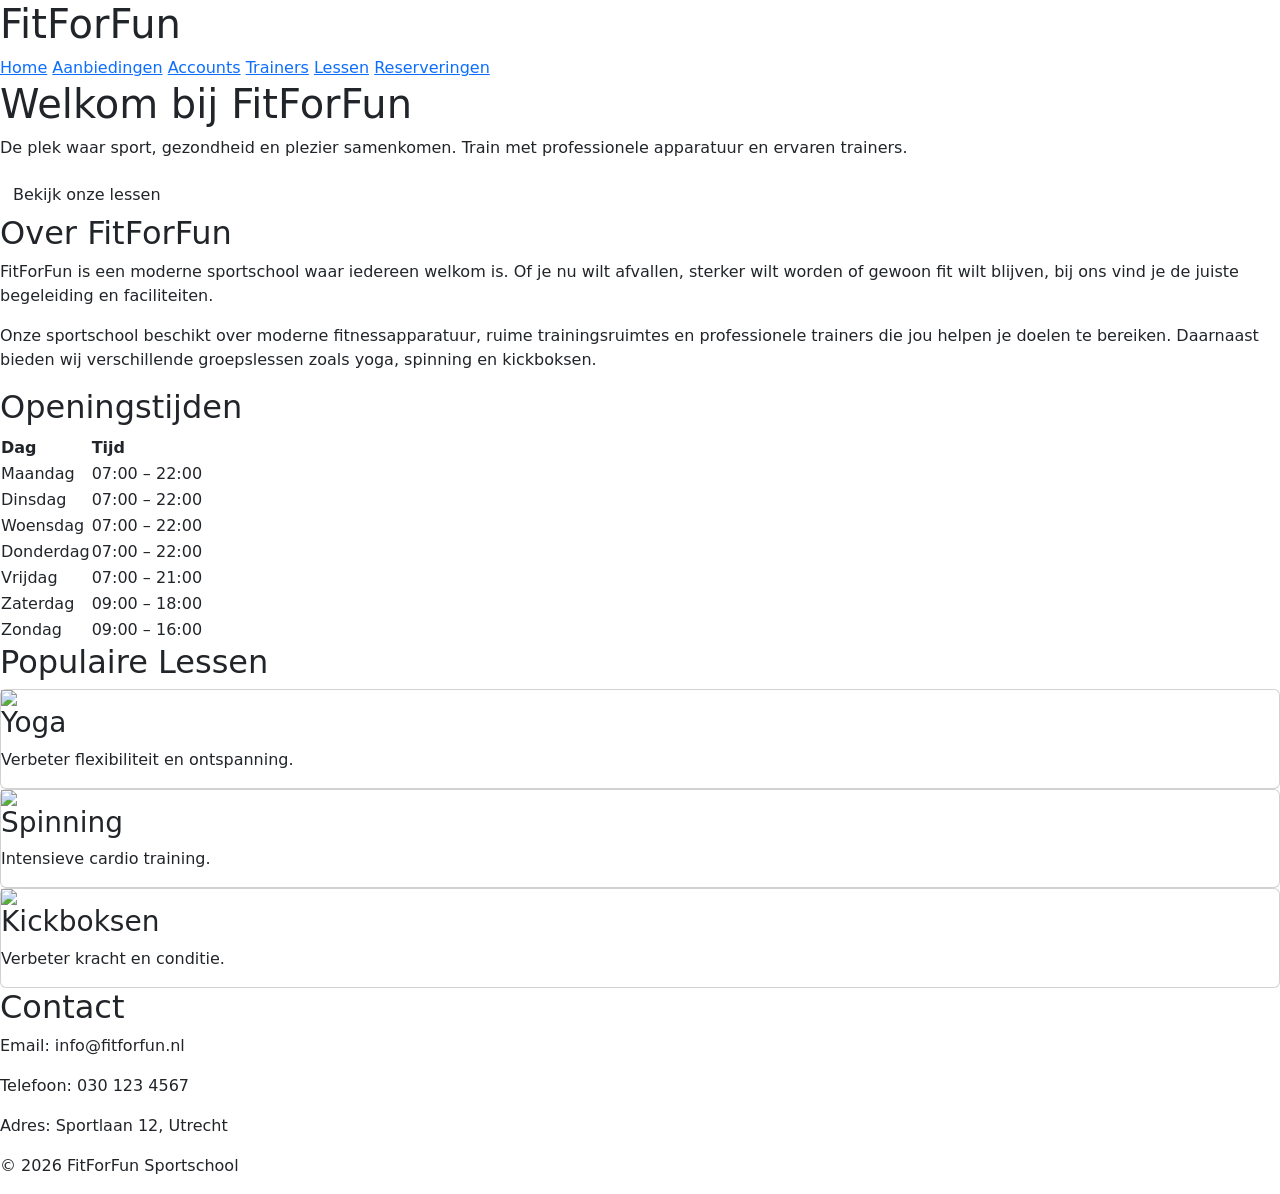
==== index.html @ 162d1115 "de home pagina is klaar" ====
<!DOCTYPE html>
<html lang="nl">

<head>

<meta charset="UTF-8">
<title>FitForFun Sportschool</title>

<link rel="stylesheet" href="style.css">
<link rel="stylesheet" href="script.js">
<link rel="icon" type="image/png" href="images/favicon.png">
<link href="https://cdn.jsdelivr.net/npm/bootstrap@5.3.2/dist/css/bootstrap.min.css" rel="stylesheet">

<link href="https://fonts.googleapis.com/css2?family=Poppins:wght@300;400;600;700&display=swap" rel="stylesheet">

</head>

<body>

<header>

<h1 class="logo">FitForFun</h1>

<nav>

<a href="index.html">Home</a>
<a href="aanbiedingen.html">Aanbiedingen</a>
<a href="account.html">Accounts</a>
<a href="trainers.html">Trainers</a>
<a href="lessen.html">Lessen</a>
<a href="reserveren.html">Reserveringen</a>


</nav>

</header>

<section class="hero">

<h1>Welkom bij FitForFun</h1>

<p>
De plek waar sport, gezondheid en plezier samenkomen.
Train met professionele apparatuur en ervaren trainers.
</p>

<a href="lessen.html" class="btn">Bekijk onze lessen</a>

</section>


<section class="about">

<h2>Over FitForFun</h2>

<p>
FitForFun is een moderne sportschool waar iedereen welkom is.
Of je nu wilt afvallen, sterker wilt worden of gewoon fit wilt blijven,
bij ons vind je de juiste begeleiding en faciliteiten.
</p>

<p>
Onze sportschool beschikt over moderne fitnessapparatuur,
ruime trainingsruimtes en professionele trainers die jou helpen
je doelen te bereiken. Daarnaast bieden wij verschillende
groepslessen zoals yoga, spinning en kickboksen.
</p>

</section>


<section class="openingstijden">

<h2>Openingstijden</h2>

<table>

<tr>
<th>Dag</th>
<th>Tijd</th>
</tr>

<tr>
<td>Maandag</td>
<td>07:00 – 22:00</td>
</tr>

<tr>
<td>Dinsdag</td>
<td>07:00 – 22:00</td>
</tr>

<tr>
<td>Woensdag</td>
<td>07:00 – 22:00</td>
</tr>

<tr>
<td>Donderdag</td>
<td>07:00 – 22:00</td>
</tr>

<tr>
<td>Vrijdag</td>
<td>07:00 – 21:00</td>
</tr>

<tr>
<td>Zaterdag</td>
<td>09:00 – 18:00</td>
</tr>

<tr>
<td>Zondag</td>
<td>09:00 – 16:00</td>
</tr>

</table>

</section>


<section class="lessen-preview">

<h2>Populaire Lessen</h2>

<div class="cards">

<div class="card">

<img src="images/yoga.jpg">

<h3>Yoga</h3>

<p>Verbeter flexibiliteit en ontspanning.</p>

</div>

<div class="card">

<img src="images/spinning.jpg">

<h3>Spinning</h3>

<p>Intensieve cardio training.</p>

</div>

<div class="card">

<img src="images/kickbox.jpg">

<h3>Kickboksen</h3>

<p>Verbeter kracht en conditie.</p>

</div>

</div>

</section>


<section class="contact">

<h2>Contact</h2>

<p>Email: info@fitforfun.nl</p>

<p>Telefoon: 030 123 4567</p>

<p>Adres: Sportlaan 12, Utrecht</p>

</section>


<footer>

<p>© 2026 FitForFun Sportschool</p>

</footer>

</body>

</html>
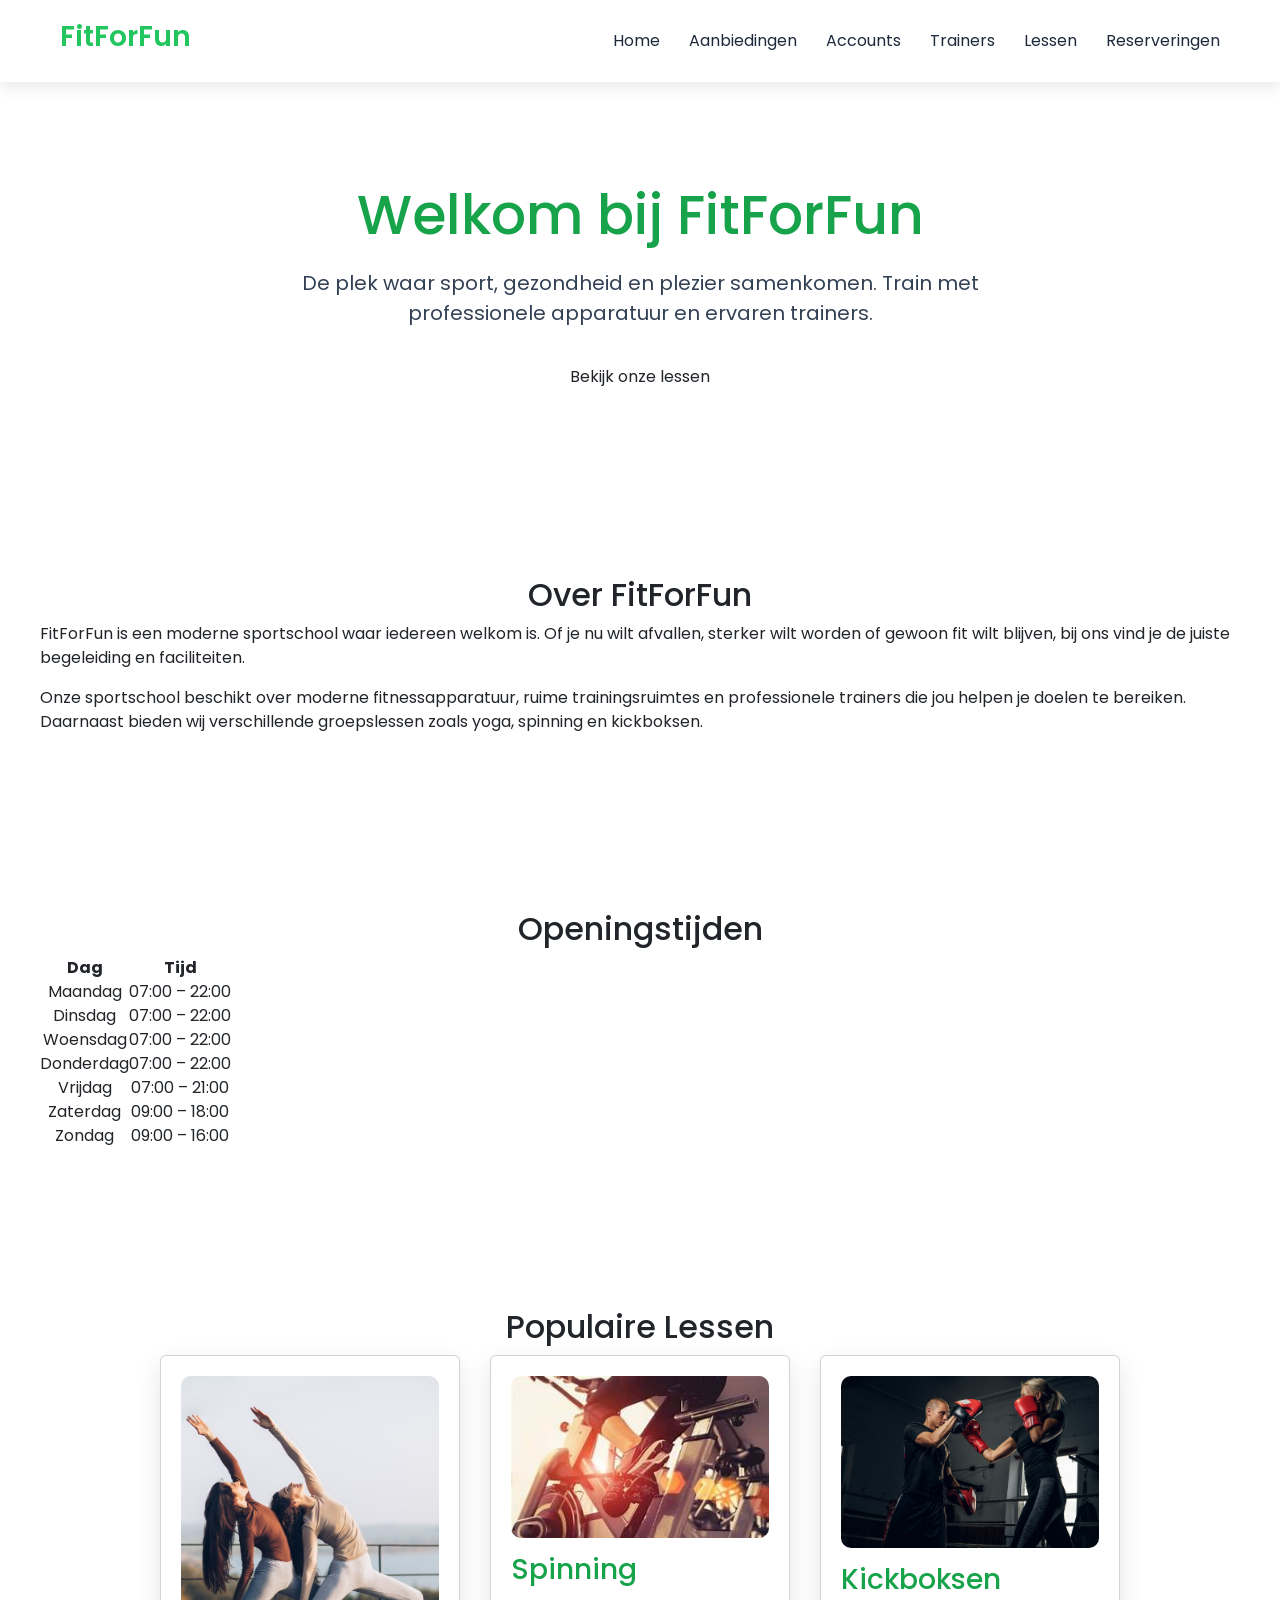
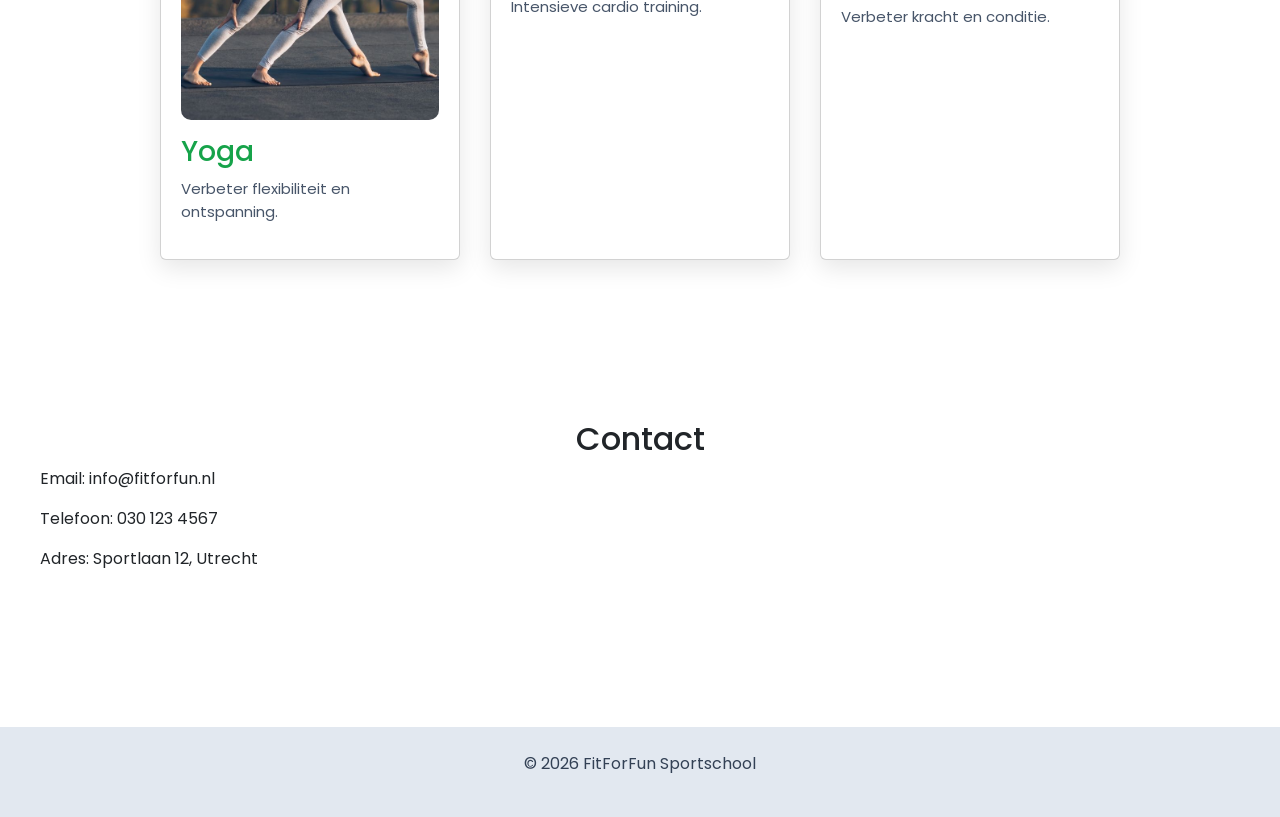
==== commit 8cfb7f29: "Fix formatting issues in index.html" ====
--- a/index.html
+++ b/index.html
@@ -5,7 +5,6 @@
 
 <meta charset="UTF-8">
 <title>FitForFun Sportschool</title>
-
 <link rel="stylesheet" href="style.css">
 <link rel="stylesheet" href="script.js">
 <link rel="icon" type="image/png" href="images/favicon.png">
@@ -182,4 +181,4 @@
 
 </body>
 
-</html>+</html>
--- a/style.css
+++ b/style.css
@@ -0,0 +1,283 @@
+/* GOOGLE FONT */
+@import url('https://fonts.googleapis.com/css2?family=Poppins:wght@300;400;500;600&display=swap');
+
+/* RESET */
+
+*{
+margin:0;
+padding:0;
+box-sizing:border-box;
+font-family:'Poppins', sans-serif;
+}
+
+/* BODY */
+
+body{
+background:#f1f5f9;
+color:#1e293b;
+line-height:1.6;
+min-height:100vh;
+}
+
+/* HEADER */
+
+header{
+display:flex;
+justify-content:space-between;
+align-items:center;
+padding:20px 60px;
+background:white;
+box-shadow:0 4px 15px rgba(0,0,0,0.1);
+position:sticky;
+top:0;
+z-index:100;
+}
+
+.logo{
+font-size:28px;
+font-weight:600;
+color:#22c55e;
+}
+
+/* NAVIGATION */
+
+nav a{
+color:#1e293b;
+text-decoration:none;
+margin-left:25px;
+font-size:16px;
+position:relative;
+transition:0.3s;
+}
+
+nav a:hover{
+color:#22c55e;
+}
+
+nav a::after{
+content:"";
+position:absolute;
+width:0%;
+height:2px;
+background:#22c55e;
+left:0;
+bottom:-5px;
+transition:0.3s;
+}
+
+nav a:hover::after{
+width:100%;
+}
+
+/* HERO */
+
+.hero{
+text-align:center;
+padding:100px 20px;
+}
+
+.hero h1{
+font-size:55px;
+margin-bottom:20px;
+color:#16a34a;
+}
+
+.hero p{
+max-width:750px;
+margin:auto;
+font-size:20px;
+margin-bottom:30px;
+color:#334155;
+}
+
+.hero img{
+width:85%;
+max-width:950px;
+border-radius:12px;
+margin-top:30px;
+box-shadow:0 10px 30px rgba(0,0,0,0.2);
+}
+
+/* SECTIONS */
+
+section{
+padding:80px 40px;
+}
+
+/* TITLES */
+
+h1{
+font-size:42px;
+margin-bottom:30px;
+text-align:center;
+}
+
+h2{
+color:#16a34a;
+margin-bottom:20px;
+text-align:center;
+}
+
+/* INFO TEXT */
+
+.info{
+max-width:900px;
+margin:auto;
+text-align:center;
+}
+
+.info p{
+margin-bottom:15px;
+font-size:18px;
+color:#334155;
+}
+
+/* OPENINGSTIJDEN */
+
+.openingstijden{
+text-align:center;
+}
+
+.openingstijden ul{
+list-style:none;
+}
+
+.openingstijden li{
+margin:10px;
+font-size:18px;
+color:#334155;
+}
+
+/* CARDS */
+
+.cards{
+display:flex;
+justify-content:center;
+flex-wrap:wrap;
+gap:30px;
+}
+
+.card{
+background:white;
+width:300px;
+padding:20px;
+border-radius:12px;
+box-shadow:0 8px 25px rgba(0,0,0,0.1);
+transition:0.3s;
+}
+
+.card:hover{
+transform:translateY(-10px);
+box-shadow:0 15px 40px rgba(0,0,0,0.15);
+}
+
+.card img{
+width:100%;
+border-radius:10px;
+margin-bottom:15px;
+}
+
+.card h3{
+color:#16a34a;
+margin-bottom:10px;
+}
+
+.card p{
+color:#475569;
+font-size:15px;
+}
+
+/* FORM */
+
+.form{
+max-width:500px;
+margin:auto;
+background:white;
+padding:40px;
+border-radius:12px;
+box-shadow:0 10px 30px rgba(0,0,0,0.1);
+}
+
+.form h1{
+margin-bottom:25px;
+}
+
+form{
+display:flex;
+flex-direction:column;
+}
+
+form label{
+margin-top:10px;
+margin-bottom:5px;
+}
+
+form input,
+form select{
+padding:12px;
+border:1px solid #cbd5e1;
+border-radius:6px;
+margin-bottom:10px;
+}
+
+form input:focus,
+form select:focus{
+outline:2px solid #22c55e;
+}
+
+/* BUTTON */
+
+button{
+padding:12px;
+border:none;
+border-radius:6px;
+background:#22c55e;
+color:white;
+font-size:16px;
+cursor:pointer;
+margin-top:10px;
+transition:0.3s;
+}
+
+button:hover{
+background:#16a34a;
+transform:scale(1.05);
+}
+
+/* FOOTER */
+
+footer{
+background:#e2e8f0;
+text-align:center;
+padding:25px;
+margin-top:60px;
+color:#334155;
+}
+
+/* RESPONSIVE */
+
+@media(max-width:900px){
+
+header{
+flex-direction:column;
+text-align:center;
+}
+
+nav{
+margin-top:15px;
+}
+
+.hero h1{
+font-size:38px;
+}
+
+.cards{
+flex-direction:column;
+align-items:center;
+}
+
+.hero img{
+width:95%;
+}
+
+}
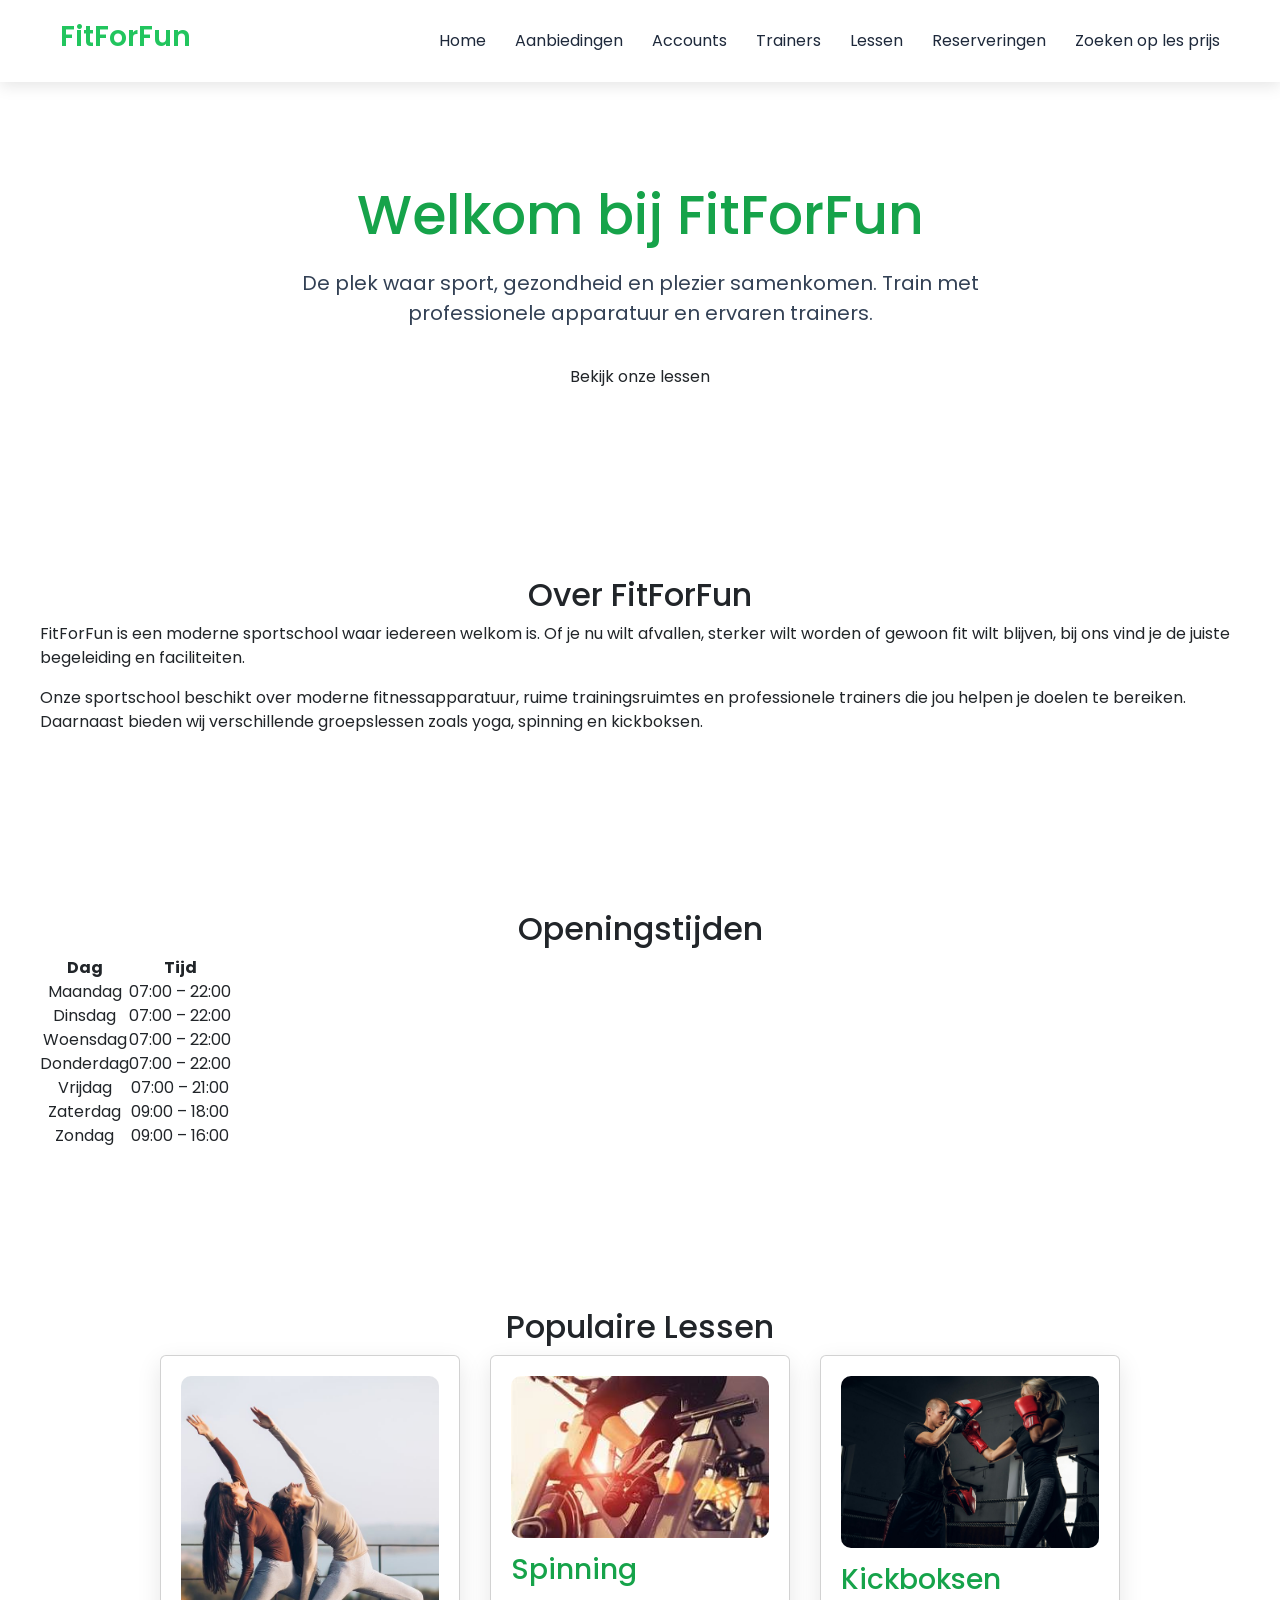
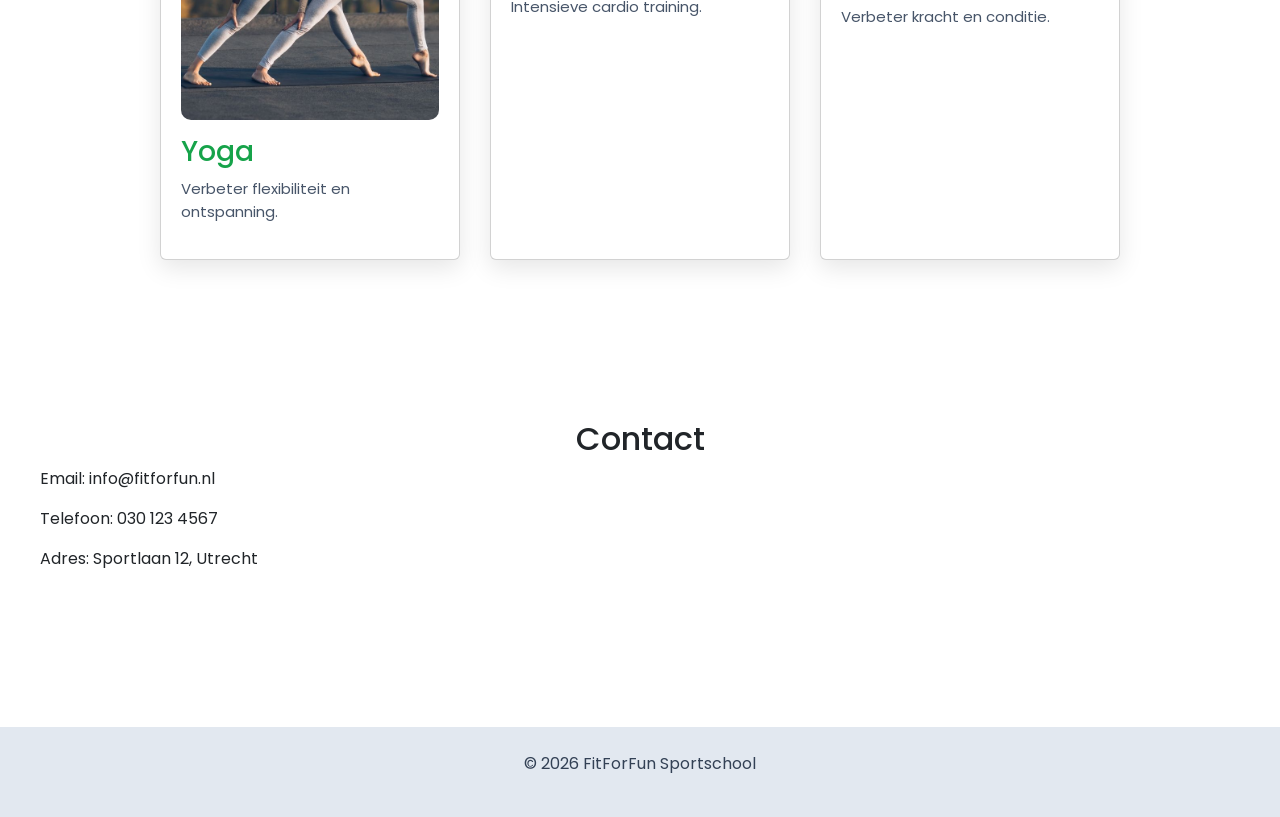
==== commit c7784a9b: "pagina zoeken op lesprijs gemaakt" ====
--- a/index.html
+++ b/index.html
@@ -3,182 +3,184 @@
 
 <head>
 
-<meta charset="UTF-8">
-<title>FitForFun Sportschool</title>
-<link rel="stylesheet" href="style.css">
-<link rel="stylesheet" href="script.js">
-<link rel="icon" type="image/png" href="images/favicon.png">
-<link href="https://cdn.jsdelivr.net/npm/bootstrap@5.3.2/dist/css/bootstrap.min.css" rel="stylesheet">
+    <meta charset="UTF-8">
+    <title>FitForFun Sportschool</title>
 
-<link href="https://fonts.googleapis.com/css2?family=Poppins:wght@300;400;600;700&display=swap" rel="stylesheet">
+    <link rel="stylesheet" href="style.css">
+    <link rel="stylesheet" href="script.js">
+    <link rel="icon" type="image/png" href="images/favicon.png">
+    <link href="https://cdn.jsdelivr.net/npm/bootstrap@5.3.2/dist/css/bootstrap.min.css" rel="stylesheet">
+
+    <link href="https://fonts.googleapis.com/css2?family=Poppins:wght@300;400;600;700&display=swap" rel="stylesheet">
 
 </head>
 
 <body>
 
-<header>
+    <header>
 
-<h1 class="logo">FitForFun</h1>
+        <h1 class="logo">FitForFun</h1>
 
-<nav>
+        <nav>
 
-<a href="index.html">Home</a>
-<a href="aanbiedingen.html">Aanbiedingen</a>
-<a href="account.html">Accounts</a>
-<a href="trainers.html">Trainers</a>
-<a href="lessen.html">Lessen</a>
-<a href="reserveren.html">Reserveringen</a>
+            <a href="index.html">Home</a>
+            <a href="aanbiedingen.html">Aanbiedingen</a>
+            <a href="account.html">Accounts</a>
+            <a href="trainers.html">Trainers</a>
+            <a href="lessen.html">Lessen</a>
+            <a href="reserveren.html">Reserveringen</a>
+            <a href="Zoeken op les prijs/ZoekenOplesPrijs.html">Zoeken op les prijs</a>
 
 
-</nav>
+        </nav>
 
-</header>
+    </header>
 
-<section class="hero">
+    <section class="hero">
 
-<h1>Welkom bij FitForFun</h1>
+        <h1>Welkom bij FitForFun</h1>
 
-<p>
-De plek waar sport, gezondheid en plezier samenkomen.
-Train met professionele apparatuur en ervaren trainers.
-</p>
+        <p>
+            De plek waar sport, gezondheid en plezier samenkomen.
+            Train met professionele apparatuur en ervaren trainers.
+        </p>
 
-<a href="lessen.html" class="btn">Bekijk onze lessen</a>
+        <a href="lessen.html" class="btn">Bekijk onze lessen</a>
 
-</section>
+    </section>
 
 
-<section class="about">
+    <section class="about">
 
-<h2>Over FitForFun</h2>
+        <h2>Over FitForFun</h2>
 
-<p>
-FitForFun is een moderne sportschool waar iedereen welkom is.
-Of je nu wilt afvallen, sterker wilt worden of gewoon fit wilt blijven,
-bij ons vind je de juiste begeleiding en faciliteiten.
-</p>
+        <p>
+            FitForFun is een moderne sportschool waar iedereen welkom is.
+            Of je nu wilt afvallen, sterker wilt worden of gewoon fit wilt blijven,
+            bij ons vind je de juiste begeleiding en faciliteiten.
+        </p>
 
-<p>
-Onze sportschool beschikt over moderne fitnessapparatuur,
-ruime trainingsruimtes en professionele trainers die jou helpen
-je doelen te bereiken. Daarnaast bieden wij verschillende
-groepslessen zoals yoga, spinning en kickboksen.
-</p>
+        <p>
+            Onze sportschool beschikt over moderne fitnessapparatuur,
+            ruime trainingsruimtes en professionele trainers die jou helpen
+            je doelen te bereiken. Daarnaast bieden wij verschillende
+            groepslessen zoals yoga, spinning en kickboksen.
+        </p>
 
-</section>
+    </section>
 
 
-<section class="openingstijden">
+    <section class="openingstijden">
 
-<h2>Openingstijden</h2>
+        <h2>Openingstijden</h2>
 
-<table>
+        <table>
 
-<tr>
-<th>Dag</th>
-<th>Tijd</th>
-</tr>
+            <tr>
+                <th>Dag</th>
+                <th>Tijd</th>
+            </tr>
 
-<tr>
-<td>Maandag</td>
-<td>07:00 – 22:00</td>
-</tr>
+            <tr>
+                <td>Maandag</td>
+                <td>07:00 – 22:00</td>
+            </tr>
 
-<tr>
-<td>Dinsdag</td>
-<td>07:00 – 22:00</td>
-</tr>
+            <tr>
+                <td>Dinsdag</td>
+                <td>07:00 – 22:00</td>
+            </tr>
 
-<tr>
-<td>Woensdag</td>
-<td>07:00 – 22:00</td>
-</tr>
+            <tr>
+                <td>Woensdag</td>
+                <td>07:00 – 22:00</td>
+            </tr>
 
-<tr>
-<td>Donderdag</td>
-<td>07:00 – 22:00</td>
-</tr>
+            <tr>
+                <td>Donderdag</td>
+                <td>07:00 – 22:00</td>
+            </tr>
 
-<tr>
-<td>Vrijdag</td>
-<td>07:00 – 21:00</td>
-</tr>
+            <tr>
+                <td>Vrijdag</td>
+                <td>07:00 – 21:00</td>
+            </tr>
 
-<tr>
-<td>Zaterdag</td>
-<td>09:00 – 18:00</td>
-</tr>
+            <tr>
+                <td>Zaterdag</td>
+                <td>09:00 – 18:00</td>
+            </tr>
 
-<tr>
-<td>Zondag</td>
-<td>09:00 – 16:00</td>
-</tr>
+            <tr>
+                <td>Zondag</td>
+                <td>09:00 – 16:00</td>
+            </tr>
 
-</table>
+        </table>
 
-</section>
+    </section>
 
 
-<section class="lessen-preview">
+    <section class="lessen-preview">
 
-<h2>Populaire Lessen</h2>
+        <h2>Populaire Lessen</h2>
 
-<div class="cards">
+        <div class="cards">
 
-<div class="card">
+            <div class="card">
 
-<img src="images/yoga.jpg">
+                <img src="images/yoga.jpg">
 
-<h3>Yoga</h3>
+                <h3>Yoga</h3>
 
-<p>Verbeter flexibiliteit en ontspanning.</p>
+                <p>Verbeter flexibiliteit en ontspanning.</p>
 
-</div>
+            </div>
 
-<div class="card">
+            <div class="card">
 
-<img src="images/spinning.jpg">
+                <img src="images/spinning.jpg">
 
-<h3>Spinning</h3>
+                <h3>Spinning</h3>
 
-<p>Intensieve cardio training.</p>
+                <p>Intensieve cardio training.</p>
 
-</div>
+            </div>
 
-<div class="card">
+            <div class="card">
 
-<img src="images/kickbox.jpg">
+                <img src="images/kickbox.jpg">
 
-<h3>Kickboksen</h3>
+                <h3>Kickboksen</h3>
 
-<p>Verbeter kracht en conditie.</p>
+                <p>Verbeter kracht en conditie.</p>
 
-</div>
+            </div>
 
-</div>
+        </div>
 
-</section>
+    </section>
 
 
-<section class="contact">
+    <section class="contact">
 
-<h2>Contact</h2>
+        <h2>Contact</h2>
 
-<p>Email: info@fitforfun.nl</p>
+        <p>Email: info@fitforfun.nl</p>
 
-<p>Telefoon: 030 123 4567</p>
+        <p>Telefoon: 030 123 4567</p>
 
-<p>Adres: Sportlaan 12, Utrecht</p>
+        <p>Adres: Sportlaan 12, Utrecht</p>
 
-</section>
+    </section>
 
 
-<footer>
+    <footer>
 
-<p>© 2026 FitForFun Sportschool</p>
+        <p>© 2026 FitForFun Sportschool</p>
 
-</footer>
+    </footer>
 
 </body>
 
-</html>
+</html>
--- a/style.css
+++ b/style.css
@@ -1,7 +1,7 @@
-/* GOOGLE FONT */
+
 @import url('https://fonts.googleapis.com/css2?family=Poppins:wght@300;400;500;600&display=swap');
 
-/* RESET */
+
 
 *{
 margin:0;
@@ -10,7 +10,7 @@
 font-family:'Poppins', sans-serif;
 }
 
-/* BODY */
+
 
 body{
 background:#f1f5f9;
@@ -19,7 +19,7 @@
 min-height:100vh;
 }
 
-/* HEADER */
+
 
 header{
 display:flex;
@@ -39,7 +39,7 @@
 color:#22c55e;
 }
 
-/* NAVIGATION */
+
 
 nav a{
 color:#1e293b;
@@ -69,7 +69,7 @@
 width:100%;
 }
 
-/* HERO */
+
 
 .hero{
 text-align:center;
@@ -98,13 +98,13 @@
 box-shadow:0 10px 30px rgba(0,0,0,0.2);
 }
 
-/* SECTIONS */
+
 
 section{
 padding:80px 40px;
 }
 
-/* TITLES */
+
 
 h1{
 font-size:42px;
@@ -118,7 +118,7 @@
 text-align:center;
 }
 
-/* INFO TEXT */
+
 
 .info{
 max-width:900px;
@@ -132,7 +132,7 @@
 color:#334155;
 }
 
-/* OPENINGSTIJDEN */
+
 
 .openingstijden{
 text-align:center;
@@ -148,7 +148,6 @@
 color:#334155;
 }
 
-/* CARDS */
 
 .cards{
 display:flex;
@@ -187,7 +186,7 @@
 font-size:15px;
 }
 
-/* FORM */
+
 
 .form{
 max-width:500px;
@@ -225,7 +224,7 @@
 outline:2px solid #22c55e;
 }
 
-/* BUTTON */
+
 
 button{
 padding:12px;
@@ -244,7 +243,7 @@
 transform:scale(1.05);
 }
 
-/* FOOTER */
+
 
 footer{
 background:#e2e8f0;
@@ -254,7 +253,7 @@
 color:#334155;
 }
 
-/* RESPONSIVE */
+
 
 @media(max-width:900px){
 
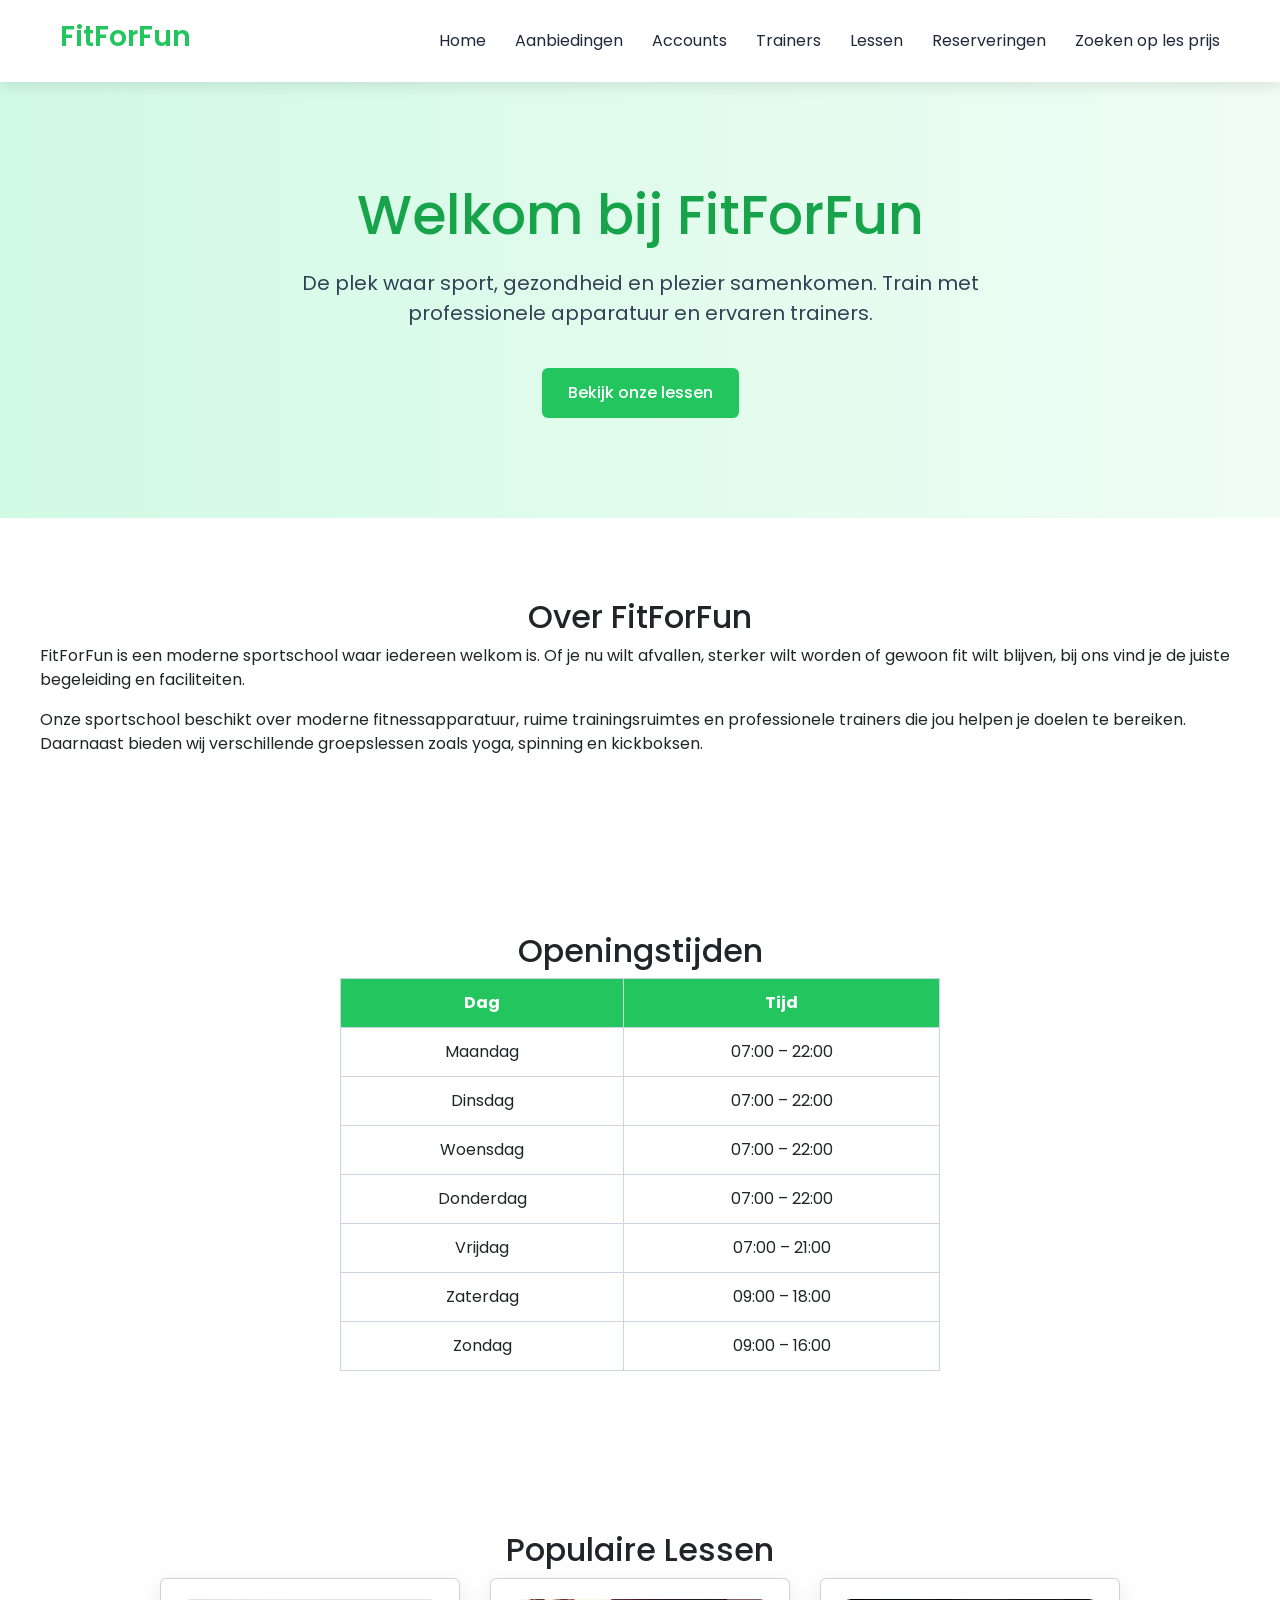
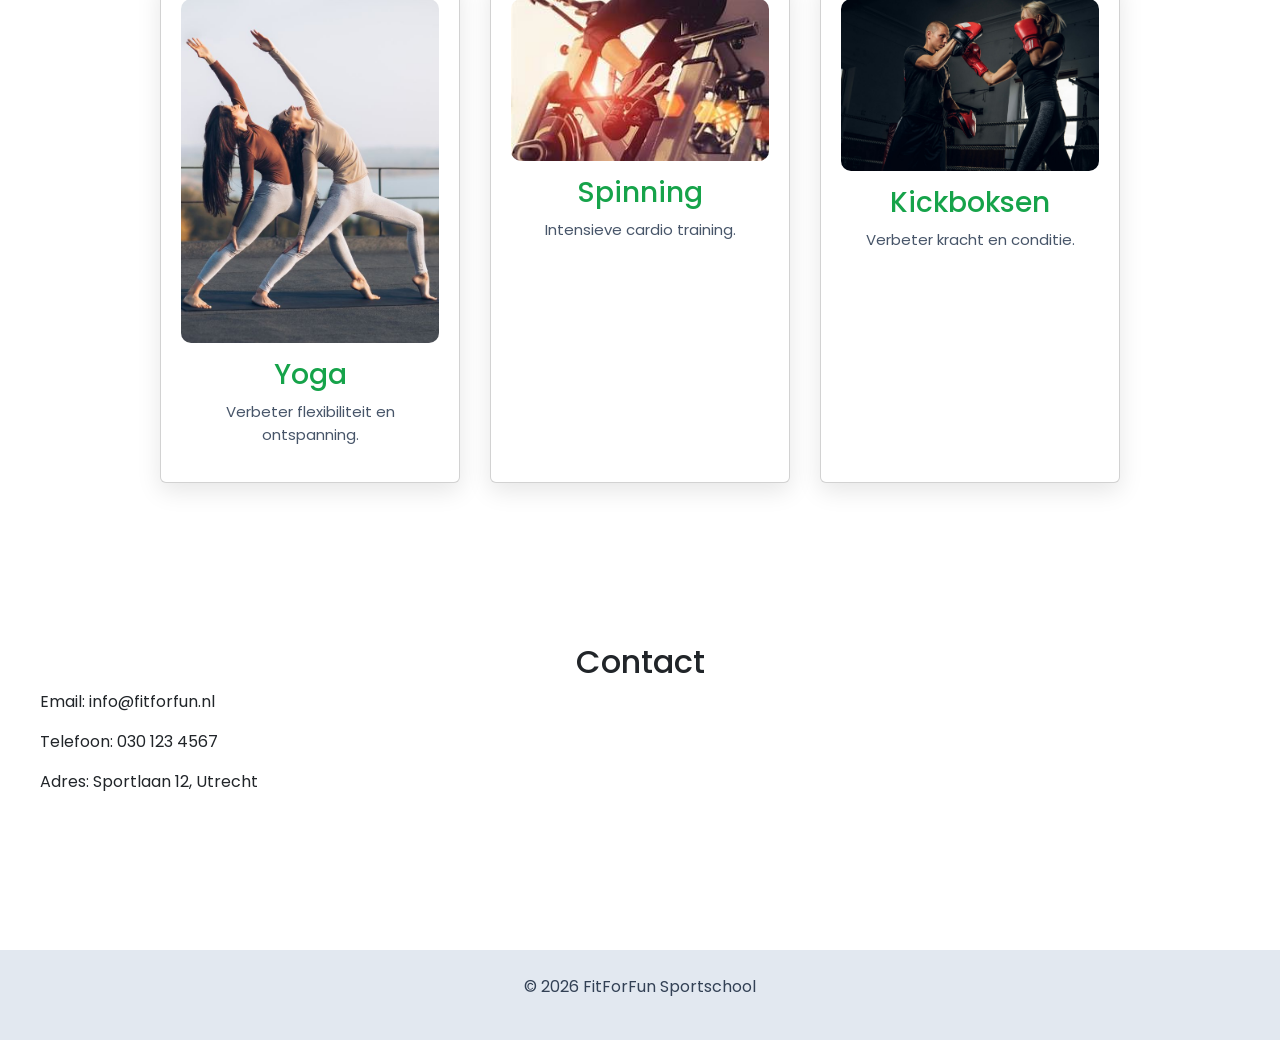
==== commit bd290a26: "zoeken op les prijs html afgemaakt" ====
--- a/index.html
+++ b/index.html
@@ -29,7 +29,8 @@
             <a href="trainers.html">Trainers</a>
             <a href="lessen.html">Lessen</a>
             <a href="reserveren.html">Reserveringen</a>
-            <a href="Zoeken op les prijs/ZoekenOplesPrijs.html">Zoeken op les prijs</a>
+            <a href="zoeken op les prijs/zoekenoplesprijs.html">Zoeken op les prijs</a>
+           
 
 
         </nav>
--- a/style.css
+++ b/style.css
@@ -1,282 +1,300 @@
-
+/* =========================
+   FONTS & RESET
+========================= */
 @import url('https://fonts.googleapis.com/css2?family=Poppins:wght@300;400;500;600&display=swap');
 
-
-
-*{
-margin:0;
-padding:0;
-box-sizing:border-box;
-font-family:'Poppins', sans-serif;
-}
-
-
-
-body{
-background:#f1f5f9;
-color:#1e293b;
-line-height:1.6;
-min-height:100vh;
-}
-
-
-
-header{
-display:flex;
-justify-content:space-between;
-align-items:center;
-padding:20px 60px;
-background:white;
-box-shadow:0 4px 15px rgba(0,0,0,0.1);
-position:sticky;
-top:0;
-z-index:100;
-}
-
-.logo{
-font-size:28px;
-font-weight:600;
-color:#22c55e;
-}
-
-
-
-nav a{
-color:#1e293b;
-text-decoration:none;
-margin-left:25px;
-font-size:16px;
-position:relative;
-transition:0.3s;
-}
-
-nav a:hover{
-color:#22c55e;
-}
-
-nav a::after{
-content:"";
-position:absolute;
-width:0%;
-height:2px;
-background:#22c55e;
-left:0;
-bottom:-5px;
-transition:0.3s;
-}
-
-nav a:hover::after{
-width:100%;
-}
-
-
-
-.hero{
-text-align:center;
-padding:100px 20px;
-}
-
-.hero h1{
-font-size:55px;
-margin-bottom:20px;
-color:#16a34a;
-}
-
-.hero p{
-max-width:750px;
-margin:auto;
-font-size:20px;
-margin-bottom:30px;
-color:#334155;
-}
-
-.hero img{
-width:85%;
-max-width:950px;
-border-radius:12px;
-margin-top:30px;
-box-shadow:0 10px 30px rgba(0,0,0,0.2);
-}
-
-
-
-section{
-padding:80px 40px;
-}
-
-
-
-h1{
-font-size:42px;
-margin-bottom:30px;
-text-align:center;
-}
-
-h2{
-color:#16a34a;
-margin-bottom:20px;
-text-align:center;
-}
-
-
-
-.info{
-max-width:900px;
-margin:auto;
-text-align:center;
-}
-
-.info p{
-margin-bottom:15px;
-font-size:18px;
-color:#334155;
-}
-
-
-
-.openingstijden{
-text-align:center;
-}
-
-.openingstijden ul{
-list-style:none;
-}
-
-.openingstijden li{
-margin:10px;
-font-size:18px;
-color:#334155;
-}
-
-
-.cards{
-display:flex;
-justify-content:center;
-flex-wrap:wrap;
-gap:30px;
-}
-
-.card{
-background:white;
-width:300px;
-padding:20px;
-border-radius:12px;
-box-shadow:0 8px 25px rgba(0,0,0,0.1);
-transition:0.3s;
-}
-
-.card:hover{
-transform:translateY(-10px);
-box-shadow:0 15px 40px rgba(0,0,0,0.15);
-}
-
-.card img{
-width:100%;
-border-radius:10px;
-margin-bottom:15px;
-}
-
-.card h3{
-color:#16a34a;
-margin-bottom:10px;
-}
-
-.card p{
-color:#475569;
-font-size:15px;
-}
-
-
-
-.form{
-max-width:500px;
-margin:auto;
-background:white;
-padding:40px;
-border-radius:12px;
-box-shadow:0 10px 30px rgba(0,0,0,0.1);
-}
-
-.form h1{
-margin-bottom:25px;
-}
-
-form{
-display:flex;
-flex-direction:column;
-}
-
-form label{
-margin-top:10px;
-margin-bottom:5px;
-}
-
-form input,
-form select{
-padding:12px;
-border:1px solid #cbd5e1;
-border-radius:6px;
-margin-bottom:10px;
+* {
+    margin: 0;
+    padding: 0;
+    box-sizing: border-box;
+    font-family: 'Poppins', sans-serif;
+}
+
+/* =========================
+   BODY
+========================= */
+body {
+    background: #f1f5f9;
+    color: #1e293b;
+    line-height: 1.6;
+    min-height: 100vh;
+}
+
+/* =========================
+   HEADER / NAVBAR
+========================= */
+header {
+    display: flex;
+    justify-content: space-between;
+    align-items: center;
+    padding: 20px 60px;
+    background: white;
+    box-shadow: 0 4px 15px rgba(0, 0, 0, 0.1);
+    position: sticky;
+    top: 0;
+    z-index: 100;
+}
+
+.logo {
+    font-size: 28px;
+    font-weight: 600;
+    color: #22c55e;
+}
+
+nav a {
+    color: #1e293b;
+    text-decoration: none;
+    margin-left: 25px;
+    font-size: 16px;
+    position: relative;
+    transition: 0.3s;
+}
+
+nav a:hover {
+    color: #22c55e;
+}
+
+nav a::after {
+    content: "";
+    position: absolute;
+    width: 0%;
+    height: 2px;
+    background: #22c55e;
+    left: 0;
+    bottom: -5px;
+    transition: 0.3s;
+}
+
+nav a:hover::after {
+    width: 100%;
+}
+
+/* =========================
+   HERO SECTION
+========================= */
+.hero {
+    text-align: center;
+    padding: 100px 20px;
+    background: linear-gradient(to right, #d1fae5, #f0fdf4);
+}
+
+.hero h1 {
+    font-size: 55px;
+    margin-bottom: 20px;
+    color: #16a34a;
+}
+
+.hero p {
+    max-width: 750px;
+    margin: auto;
+    font-size: 20px;
+    margin-bottom: 30px;
+    color: #334155;
+}
+
+.hero .btn {
+    padding: 12px 25px;
+    border-radius: 6px;
+    background: #22c55e;
+    color: white;
+    text-decoration: none;
+    font-weight: 500;
+    transition: 0.3s;
+}
+
+.hero .btn:hover {
+    background: #16a34a;
+    transform: scale(1.05);
+}
+
+/* =========================
+   SECTIONS
+========================= */
+section {
+    padding: 80px 40px;
+}
+
+h1, h2 {
+    text-align: center;
+}
+
+h1 {
+    font-size: 42px;
+    margin-bottom: 30px;
+}
+
+h2 {
+    color: #16a34a;
+    margin-bottom: 20px;
+}
+
+/* =========================
+   CARDS (LESSEN / RESULTATEN)
+========================= */
+.cards {
+    display: flex;
+    justify-content: center;
+    flex-wrap: wrap;
+    gap: 30px;
+}
+
+.card {
+    background: white;
+    width: 300px;
+    padding: 20px;
+    border-radius: 12px;
+    box-shadow: 0 8px 25px rgba(0, 0, 0, 0.1);
+    transition: 0.3s;
+    text-align: center;
+}
+
+.card:hover {
+    transform: translateY(-10px);
+    box-shadow: 0 15px 40px rgba(0, 0, 0, 0.15);
+}
+
+.card img {
+    width: 100%;
+    border-radius: 10px;
+    margin-bottom: 15px;
+}
+
+.card h3 {
+    color: #16a34a;
+    margin-bottom: 10px;
+}
+
+.card p {
+    color: #475569;
+    font-size: 15px;
+}
+
+/* =========================
+   FORMULIER / ZOEKPAGINA
+========================= */
+.form {
+    max-width: 500px;
+    margin: 50px auto;
+    background: white;
+    padding: 40px;
+    border-radius: 12px;
+    box-shadow: 0 10px 30px rgba(0,0,0,0.1);
+    text-align: center;
+}
+
+.form h1 {
+    margin-bottom: 25px;
+}
+
+form {
+    display: flex;
+    flex-direction: column;
+}
+
+form label {
+    margin-top: 10px;
+    margin-bottom: 5px;
+    font-weight: 500;
+}
+
+form input[type="number"],
+form select {
+    padding: 12px;
+    border: 1px solid #cbd5e1;
+    border-radius: 6px;
+    margin-bottom: 10px;
+    font-size: 16px;
 }
 
 form input:focus,
-form select:focus{
-outline:2px solid #22c55e;
-}
-
-
-
-button{
-padding:12px;
-border:none;
-border-radius:6px;
-background:#22c55e;
-color:white;
-font-size:16px;
-cursor:pointer;
-margin-top:10px;
-transition:0.3s;
-}
-
-button:hover{
-background:#16a34a;
-transform:scale(1.05);
-}
-
-
-
-footer{
-background:#e2e8f0;
-text-align:center;
-padding:25px;
-margin-top:60px;
-color:#334155;
-}
-
-
-
+form select:focus {
+    outline: 2px solid #22c55e;
+}
+
+button, .btn {
+    padding: 12px;
+    border: none;
+    border-radius: 6px;
+    background: #22c55e;
+    color: white;
+    font-size: 16px;
+    cursor: pointer;
+    margin-top: 10px;
+    transition: 0.3s;
+}
+
+button:hover, .btn:hover {
+    background: #16a34a;
+    transform: scale(1.05);
+}
+
+/* Foutmelding */
+.error {
+    color: red;
+    font-weight: bold;
+    margin-top: 15px;
+}
+
+/* =========================
+   OPENINGSTIJDEN / TABLES
+========================= */
+.openingstijden table {
+    width: 100%;
+    max-width: 600px;
+    margin: auto;
+    border-collapse: collapse;
+}
+
+.openingstijden th, .openingstijden td {
+    border: 1px solid #cbd5e1;
+    padding: 12px;
+    text-align: center;
+}
+
+.openingstijden th {
+    background: #22c55e;
+    color: white;
+}
+
+/* =========================
+   FOOTER
+========================= */
+footer {
+    background: #e2e8f0;
+    text-align: center;
+    padding: 25px;
+    margin-top: 60px;
+    color: #334155;
+}
+
+/* =========================
+   RESPONSIVE
+========================= */
 @media(max-width:900px){
-
-header{
-flex-direction:column;
-text-align:center;
-}
-
-nav{
-margin-top:15px;
-}
-
-.hero h1{
-font-size:38px;
-}
-
-.cards{
-flex-direction:column;
-align-items:center;
-}
-
-.hero img{
-width:95%;
-}
-
+    header{
+        flex-direction: column;
+        text-align:center;
+    }
+
+    nav{
+        margin-top:15px;
+    }
+
+    .hero h1{
+        font-size:38px;
+    }
+
+    .cards{
+        flex-direction:column;
+        align-items:center;
+    }
+
+    .hero img{
+        width:95%;
+    }
+
+    .form {
+        width: 90%;
+        margin: 40px auto;
+    }
 }
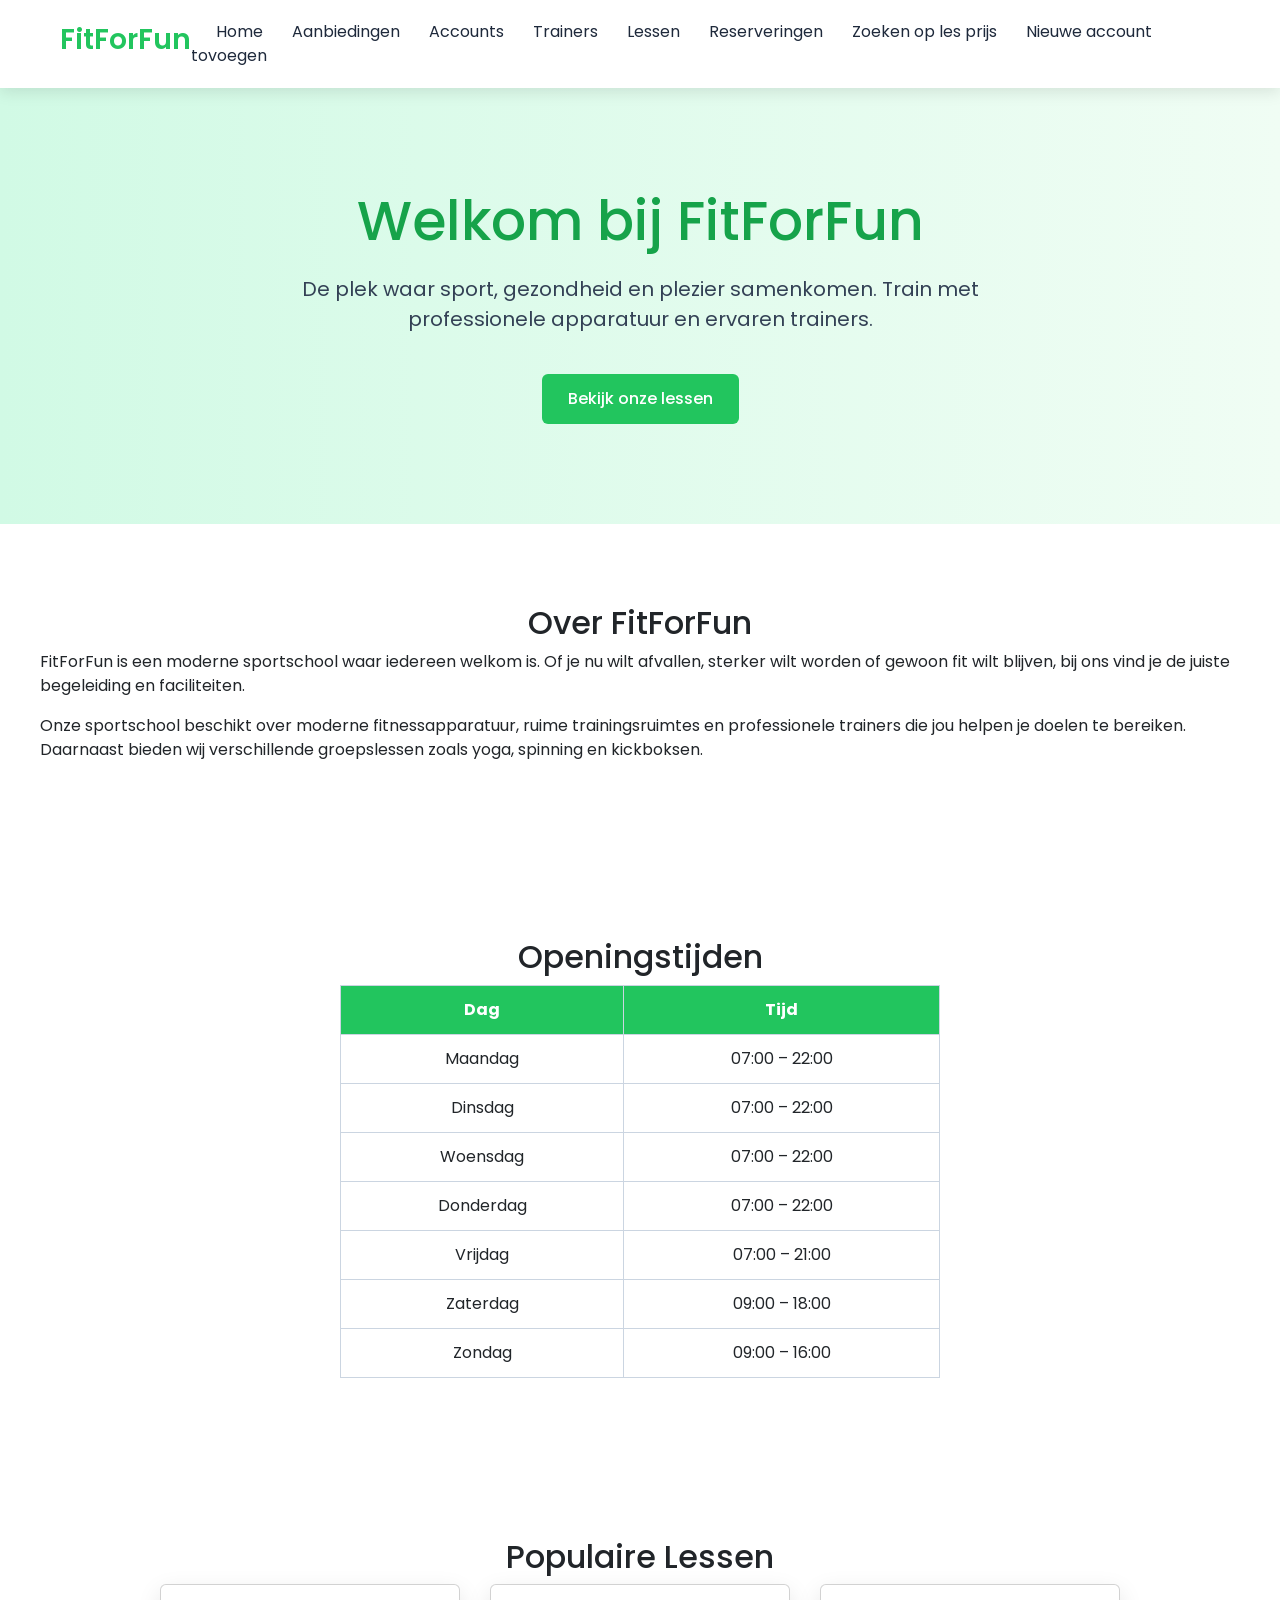
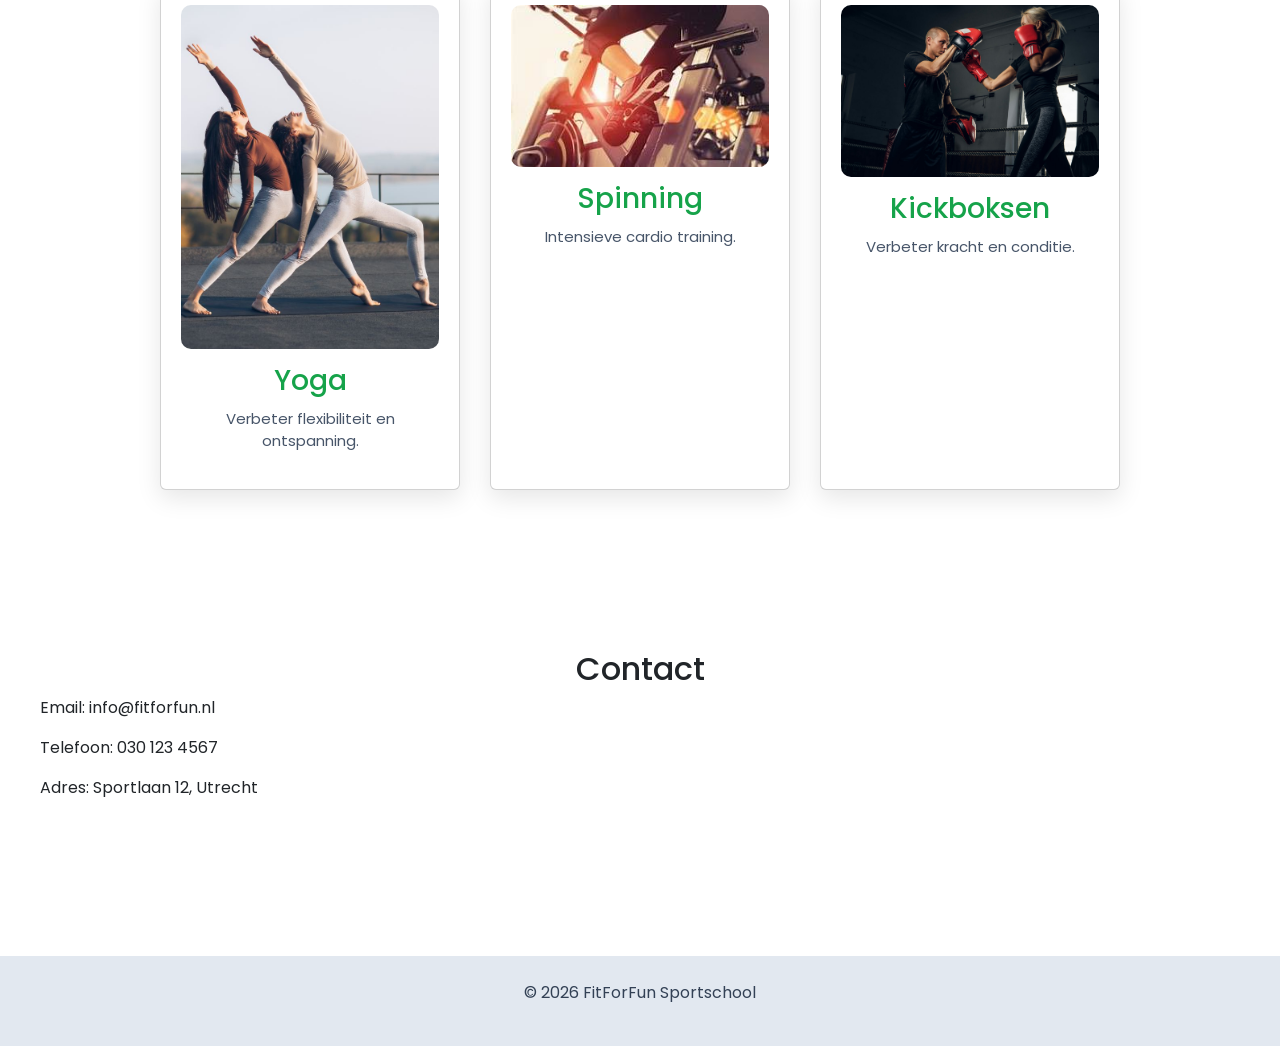
==== commit 081a605a: "nieuwe account togoevoegd html pagina afgemaakt" ====
--- a/index.html
+++ b/index.html
@@ -30,6 +30,7 @@
             <a href="lessen.html">Lessen</a>
             <a href="reserveren.html">Reserveringen</a>
             <a href="zoeken op les prijs/zoekenoplesprijs.html">Zoeken op les prijs</a>
+            <a href="nieuwe account tovoegen/nat.html">Nieuwe account tovoegen</a>
            
 
 
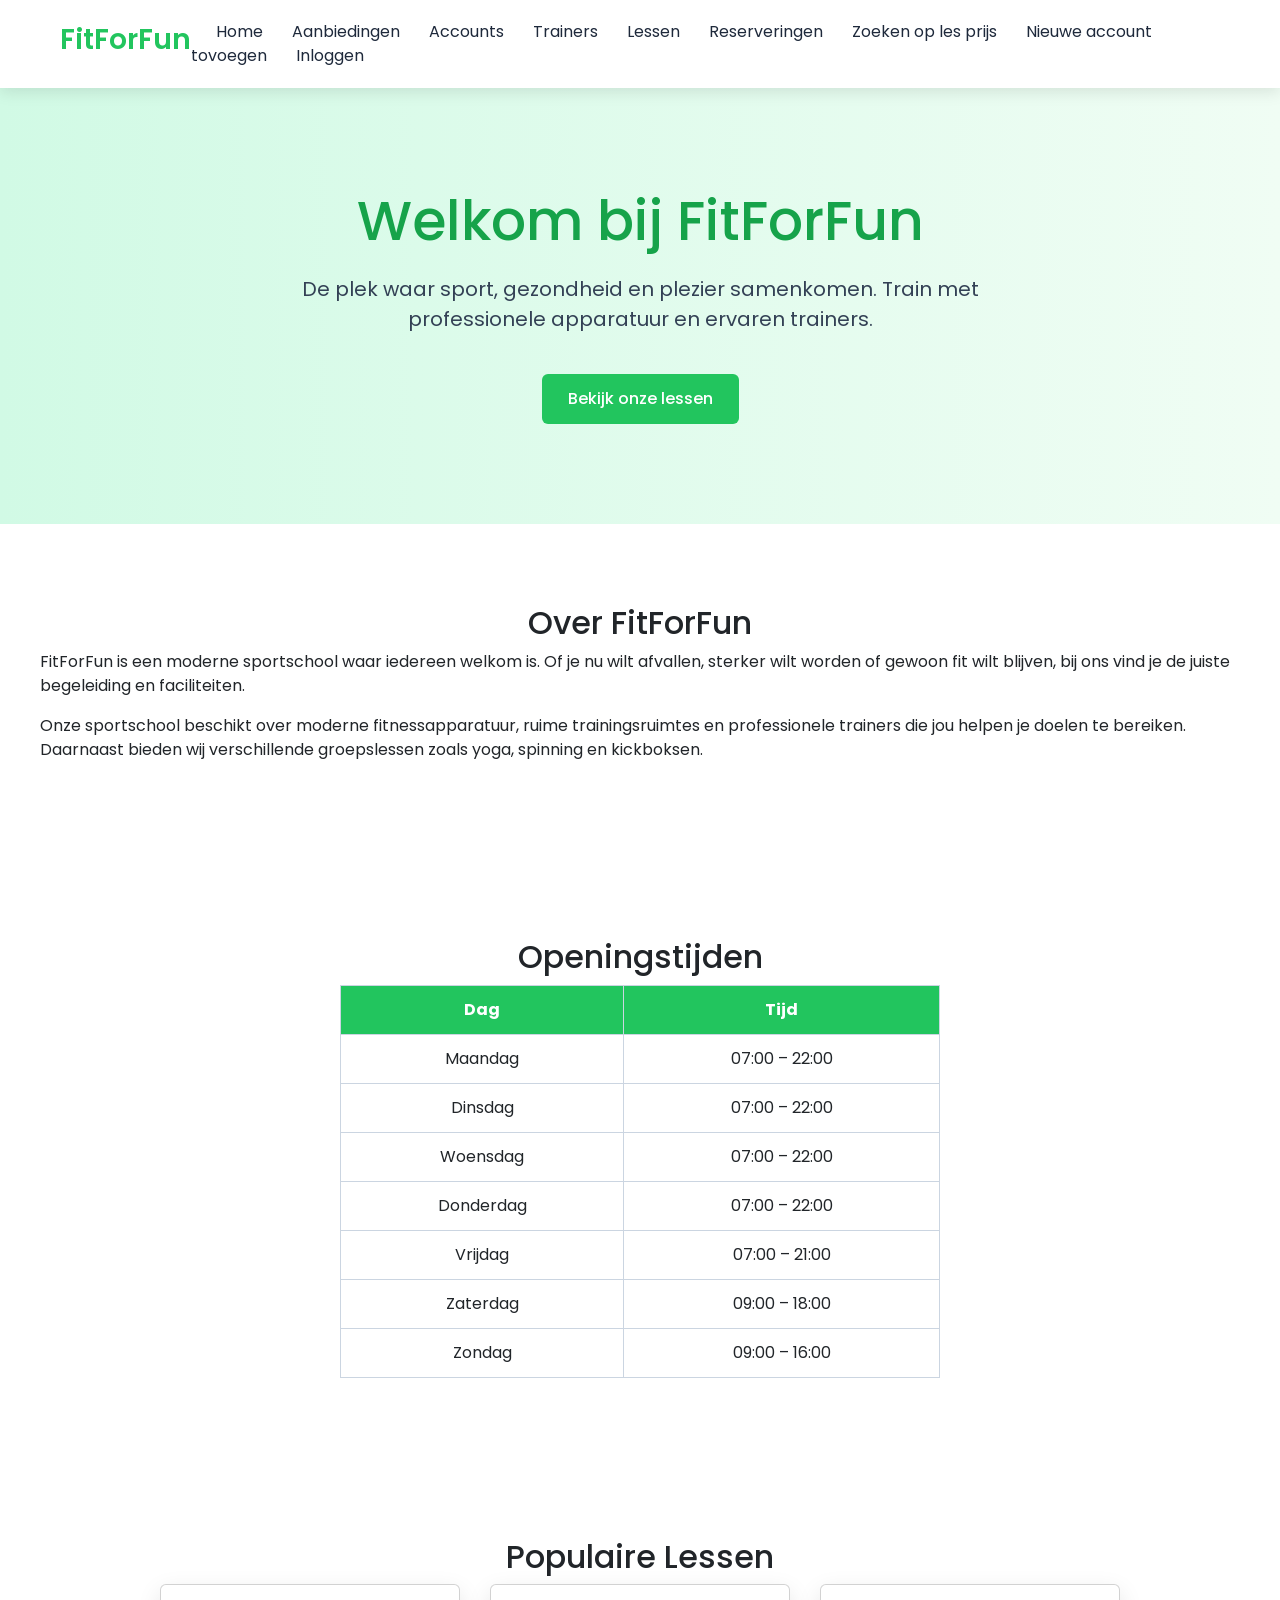
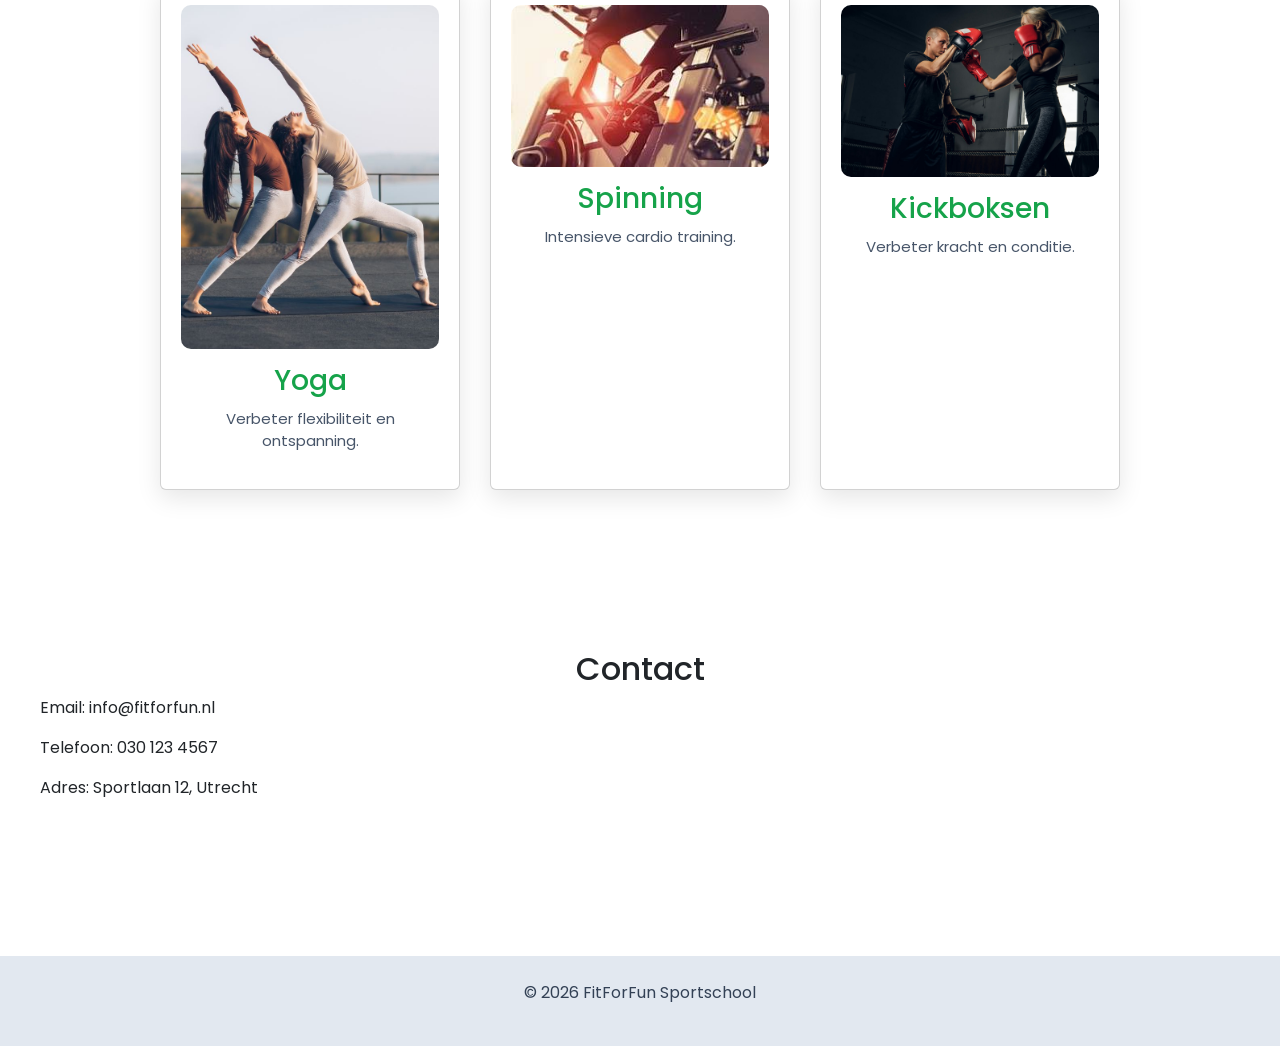
==== commit 97904790: "de home pagin a header gefixet" ====
--- a/index.html
+++ b/index.html
@@ -31,6 +31,7 @@
             <a href="reserveren.html">Reserveringen</a>
             <a href="zoeken op les prijs/zoekenoplesprijs.html">Zoeken op les prijs</a>
             <a href="nieuwe account tovoegen/nat.html">Nieuwe account tovoegen</a>
+            <a href="inloggen/inloggen.html">Inloggen</a>
            
 
 
